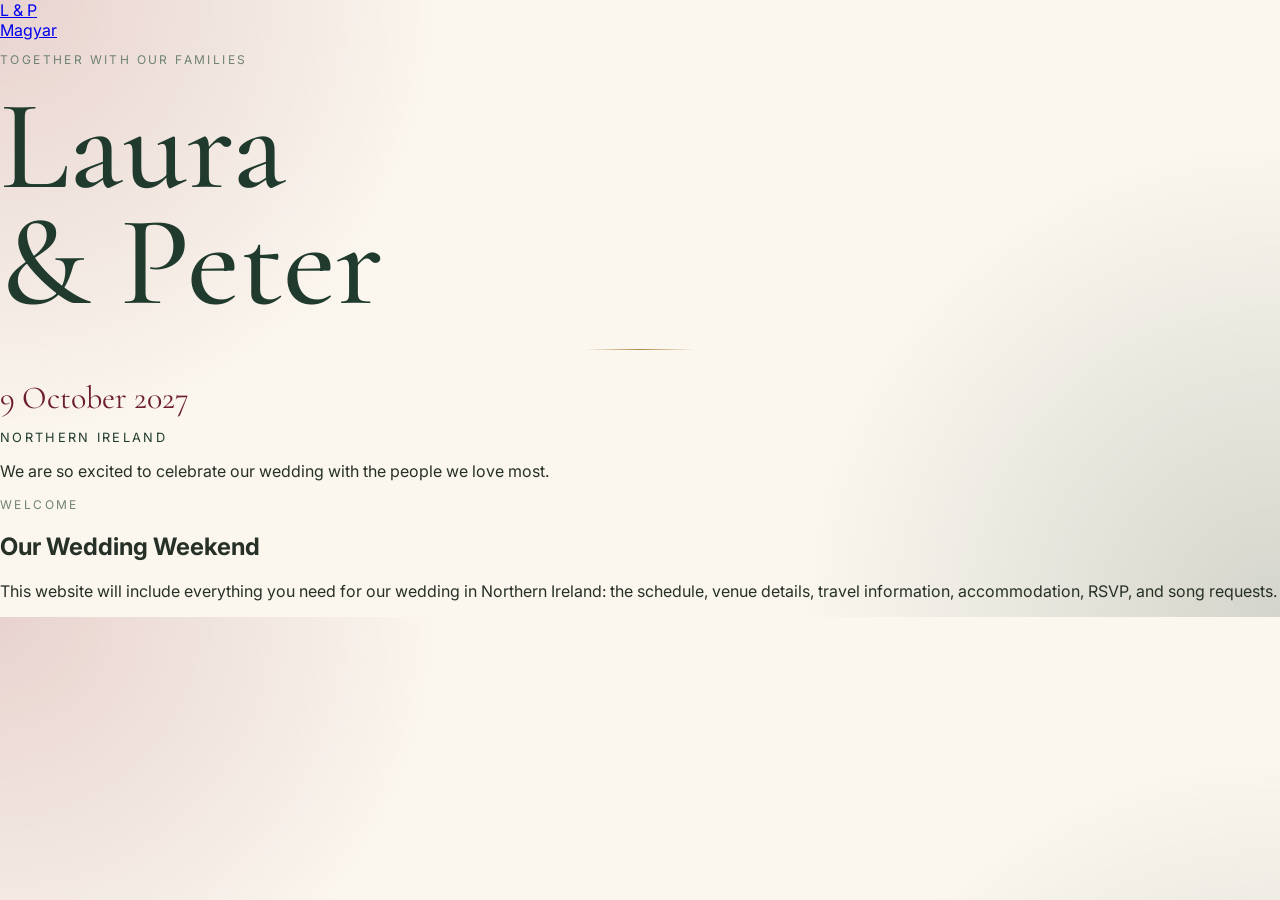
==== en/index.html @ 7a546497 "Create index.html for wedding website This HTML file serves as the main page for Laura and Peter's w" ====
<!DOCTYPE html>
<html lang="en">
<head>
  <meta charset="UTF-8" />
  <meta name="viewport" content="width=device-width, initial-scale=1.0" />
  <title>Laura & Peter | 9 October 2027</title>
  <link rel="stylesheet" href="../css/style.css" />
</head>
<body>
  <header class="site-header">
    <a href="../" class="logo">L & P</a>
    <nav>
      <a href="../hu/">Magyar</a>
    </nav>
  </header>

  <main>
    <section class="hero">
      <p class="eyebrow">Together with our families</p>
      <h1>Laura<br>& Peter</h1>
      <div class="divider"></div>
      <p class="date">9 October 2027</p>
      <p class="location">Northern Ireland</p>
      <p class="hero-text">
        We are so excited to celebrate our wedding with the people we love most.
      </p>
    </section>

    <section class="content-section">
      <p class="eyebrow">Welcome</p>
      <h2>Our Wedding Weekend</h2>
      <p>
        This website will include everything you need for our wedding in Northern Ireland:
        the schedule, venue details, travel information, accommodation, RSVP, and song requests.
      </p>
    </section>
  </main>
</body>
</html>
---- css/style.css ----
@import url('https://fonts.googleapis.com/css2?family=Cormorant+Garamond:wght@400;500;600;700&family=Inter:wght@300;400;500&display=swap');

:root {
  --ivory: #fbf7ef;
  --cream: #f4eadc;
  --deep-green: #203b2d;
  --sage: #8fa58b;
  --eucalyptus: #6f8273;
  --merlot: #6e1f2f;
  --berry: #8f2d3d;
  --brass: #b08a4a;
  --soft-gold: #d3b878;
  --ink: #263027;
}

* {
  box-sizing: border-box;
}

body {
  margin: 0;
  font-family: 'Inter', sans-serif;
  color: var(--ink);
  background:
    radial-gradient(circle at top left, rgba(143, 45, 61, 0.18), transparent 32%),
    radial-gradient(circle at bottom right, rgba(32, 59, 45, 0.18), transparent 34%),
    var(--ivory);
}

.landing {
  min-height: 100vh;
  display: grid;
  place-items: center;
  padding: 2rem;
  position: relative;
  overflow: hidden;
}

.landing::before,
.landing::after {
  content: "";
  position: absolute;
  width: 360px;
  height: 360px;
  border-radius: 50%;
  filter: blur(8px);
  opacity: 0.22;
}

.landing::before {
  background: var(--merlot);
  top: -120px;
  left: -120px;
}

.landing::after {
  background: var(--deep-green);
  bottom: -130px;
  right: -120px;
}

.card {
  width: min(92vw, 720px);
  padding: 4rem 2rem;
  text-align: center;
  background: rgba(251, 247, 239, 0.88);
  border: 1px solid rgba(176, 138, 74, 0.45);
  box-shadow: 0 30px 80px rgba(32, 59, 45, 0.18);
  position: relative;
  z-index: 1;
}

.eyebrow {
  text-transform: uppercase;
  letter-spacing: 0.2em;
  font-size: 0.75rem;
  color: var(--eucalyptus);
}

h1 {
  font-family: 'Cormorant Garamond', serif;
  font-size: clamp(4rem, 12vw, 8rem);
  line-height: 0.9;
  font-weight: 500;
  color: var(--deep-green);
  margin: 1.4rem 0;
}

.divider {
  width: 110px;
  height: 1px;
  margin: 1.8rem auto;
  background: linear-gradient(to right, transparent, var(--brass), transparent);
}

.date {
  font-family: 'Cormorant Garamond', serif;
  font-size: 2rem;
  color: var(--merlot);
  margin: 0.5rem 0;
}

.location {
  text-transform: uppercase;
  letter-spacing: 0.18em;
  font-size: 0.8rem;
  color: var(--deep-green);
}

.intro {
  margin-top: 2.5rem;
  color: var(--eucalyptus);
}

.language-buttons {
  display: flex;
  justify-content: center;
  gap: 1rem;
  margin-top: 1.5rem;
  flex-wrap: wrap;
}

.button {
  text-decoration: none;
  color: var(--ivory);
  background: var(--deep-green);
  padding: 0.9rem 1.8rem;
  border: 1px solid var(--deep-green);
  letter-spacing: 0.08em;
  text-transform: uppercase;
  font-size: 0.8rem;
  transition: all 0.25s ease;
}

.button:hover {
  background: var(--merlot);
  border-color: var(--merlot);
}

@media (max-width: 600px) {
  .card {
    padding: 3rem 1.4rem;
  }

  .language-buttons {
    flex-direction: column;
  }

  .button {
    width: 100%;
  }
}
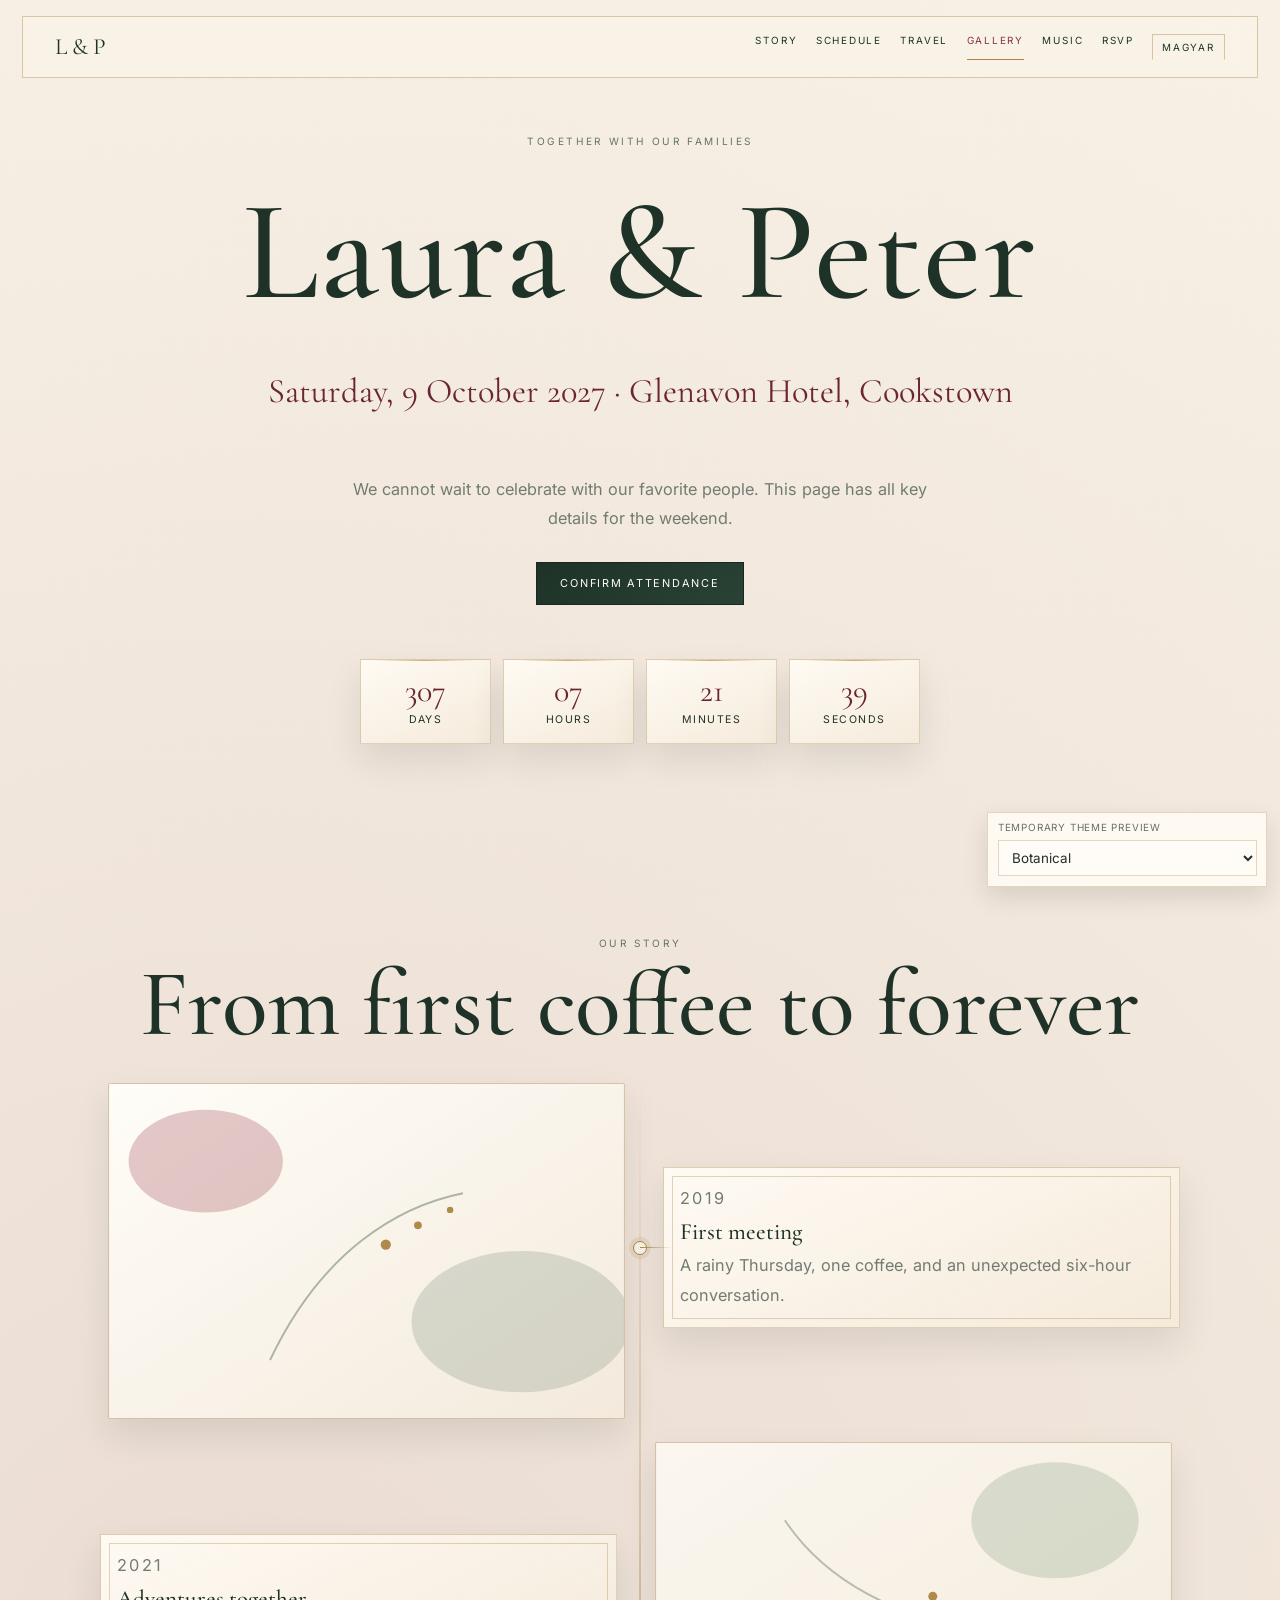
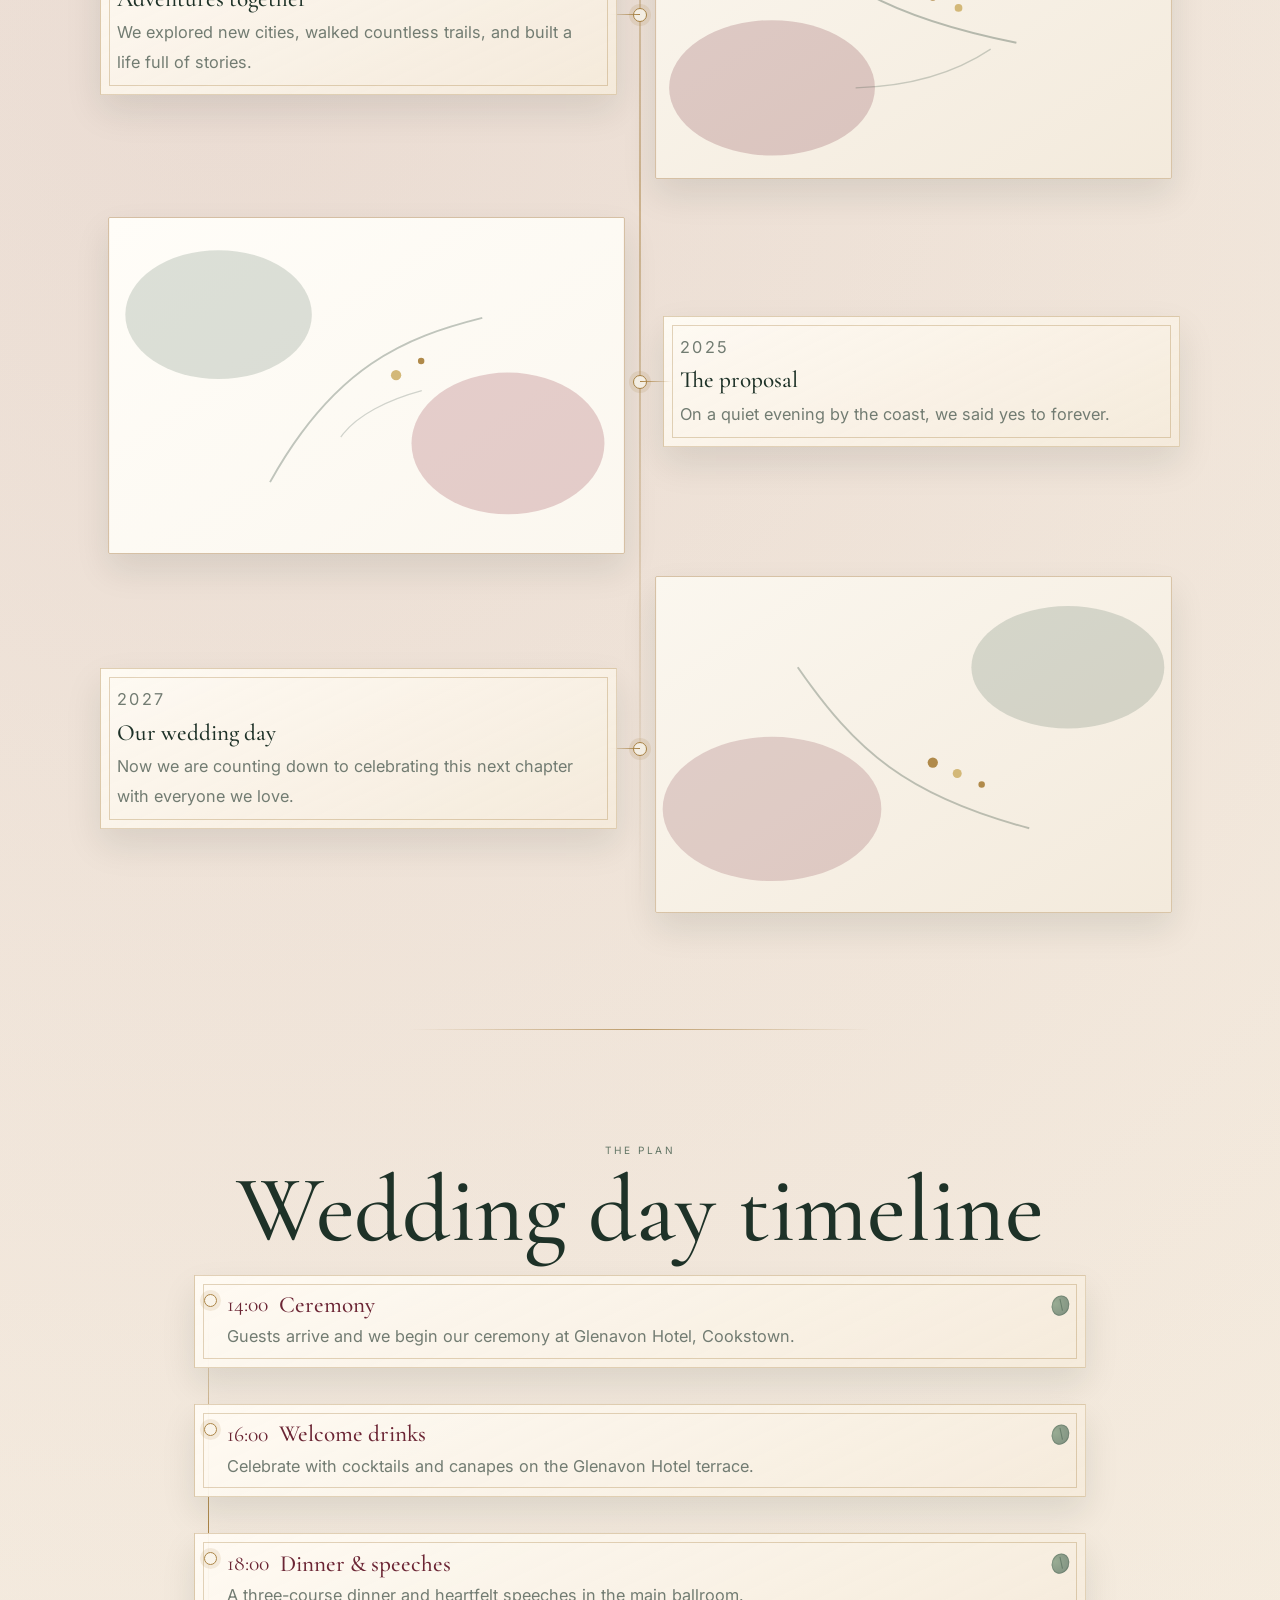
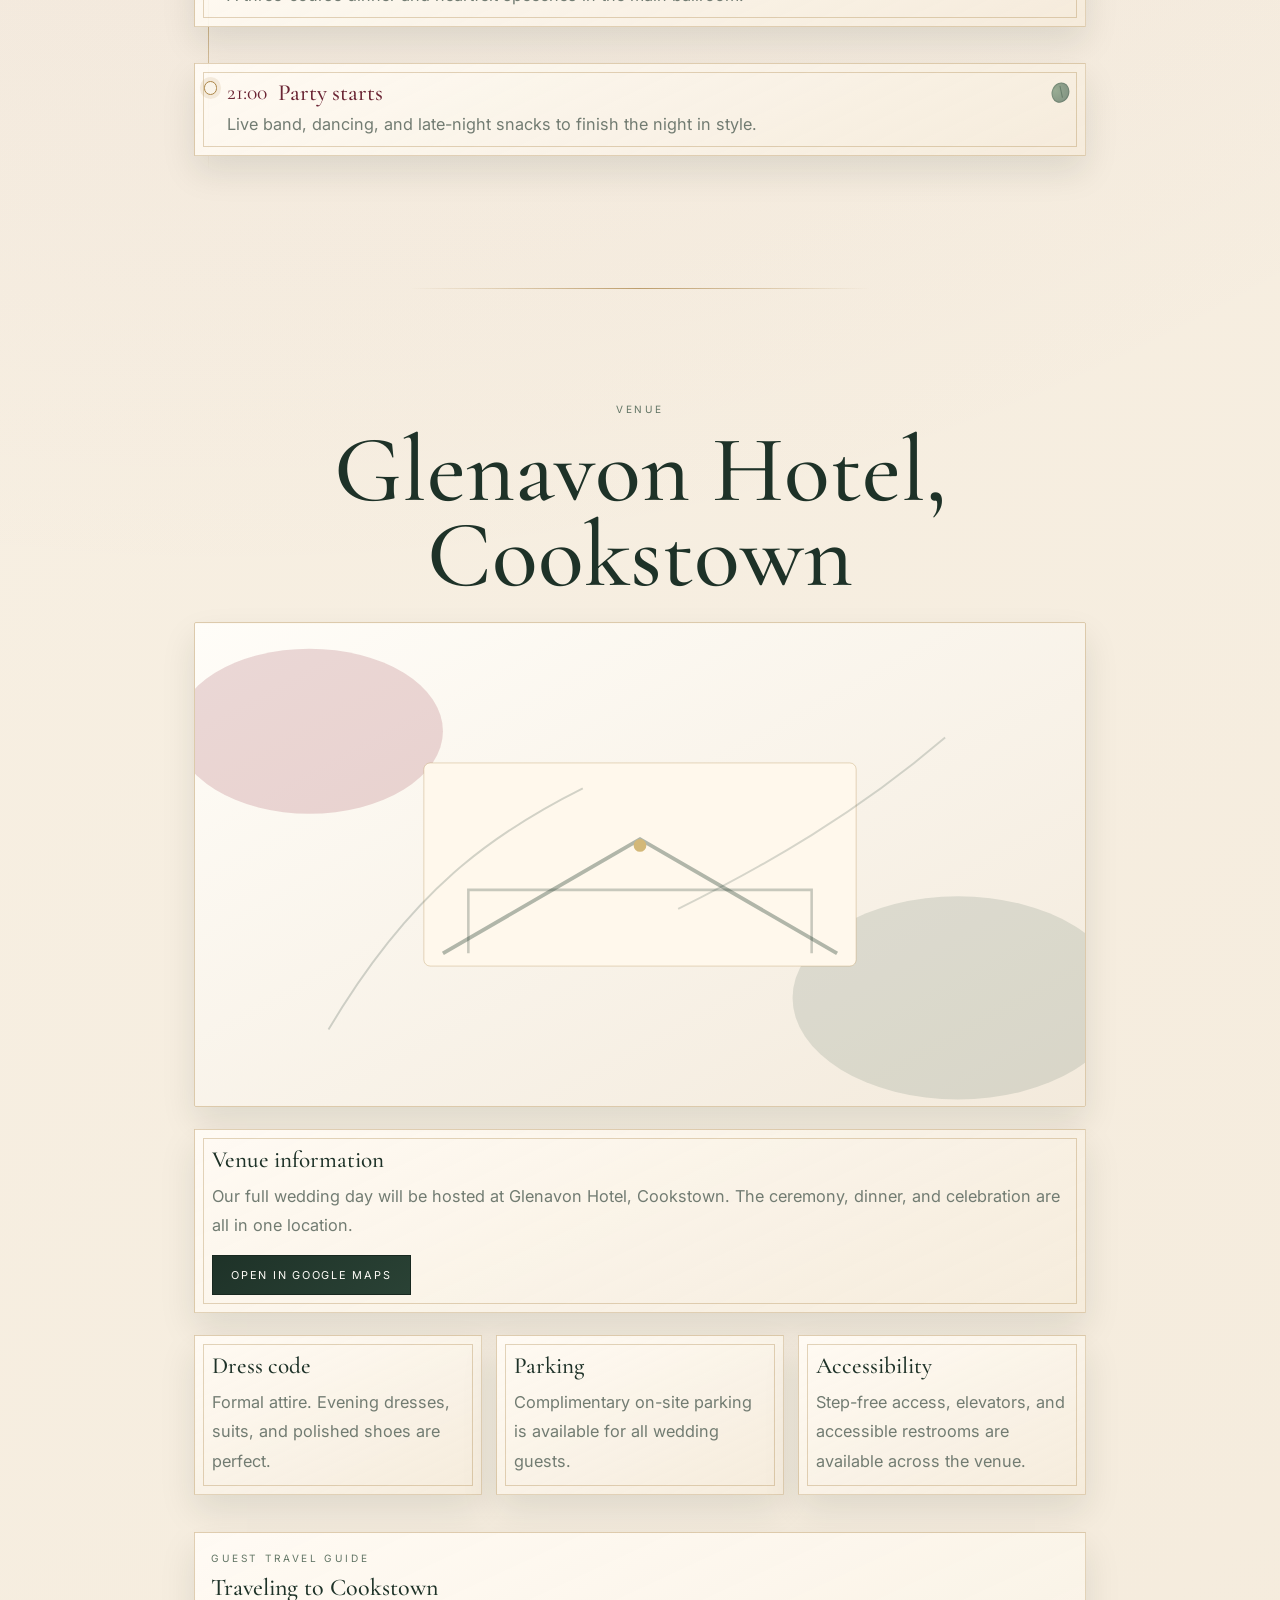
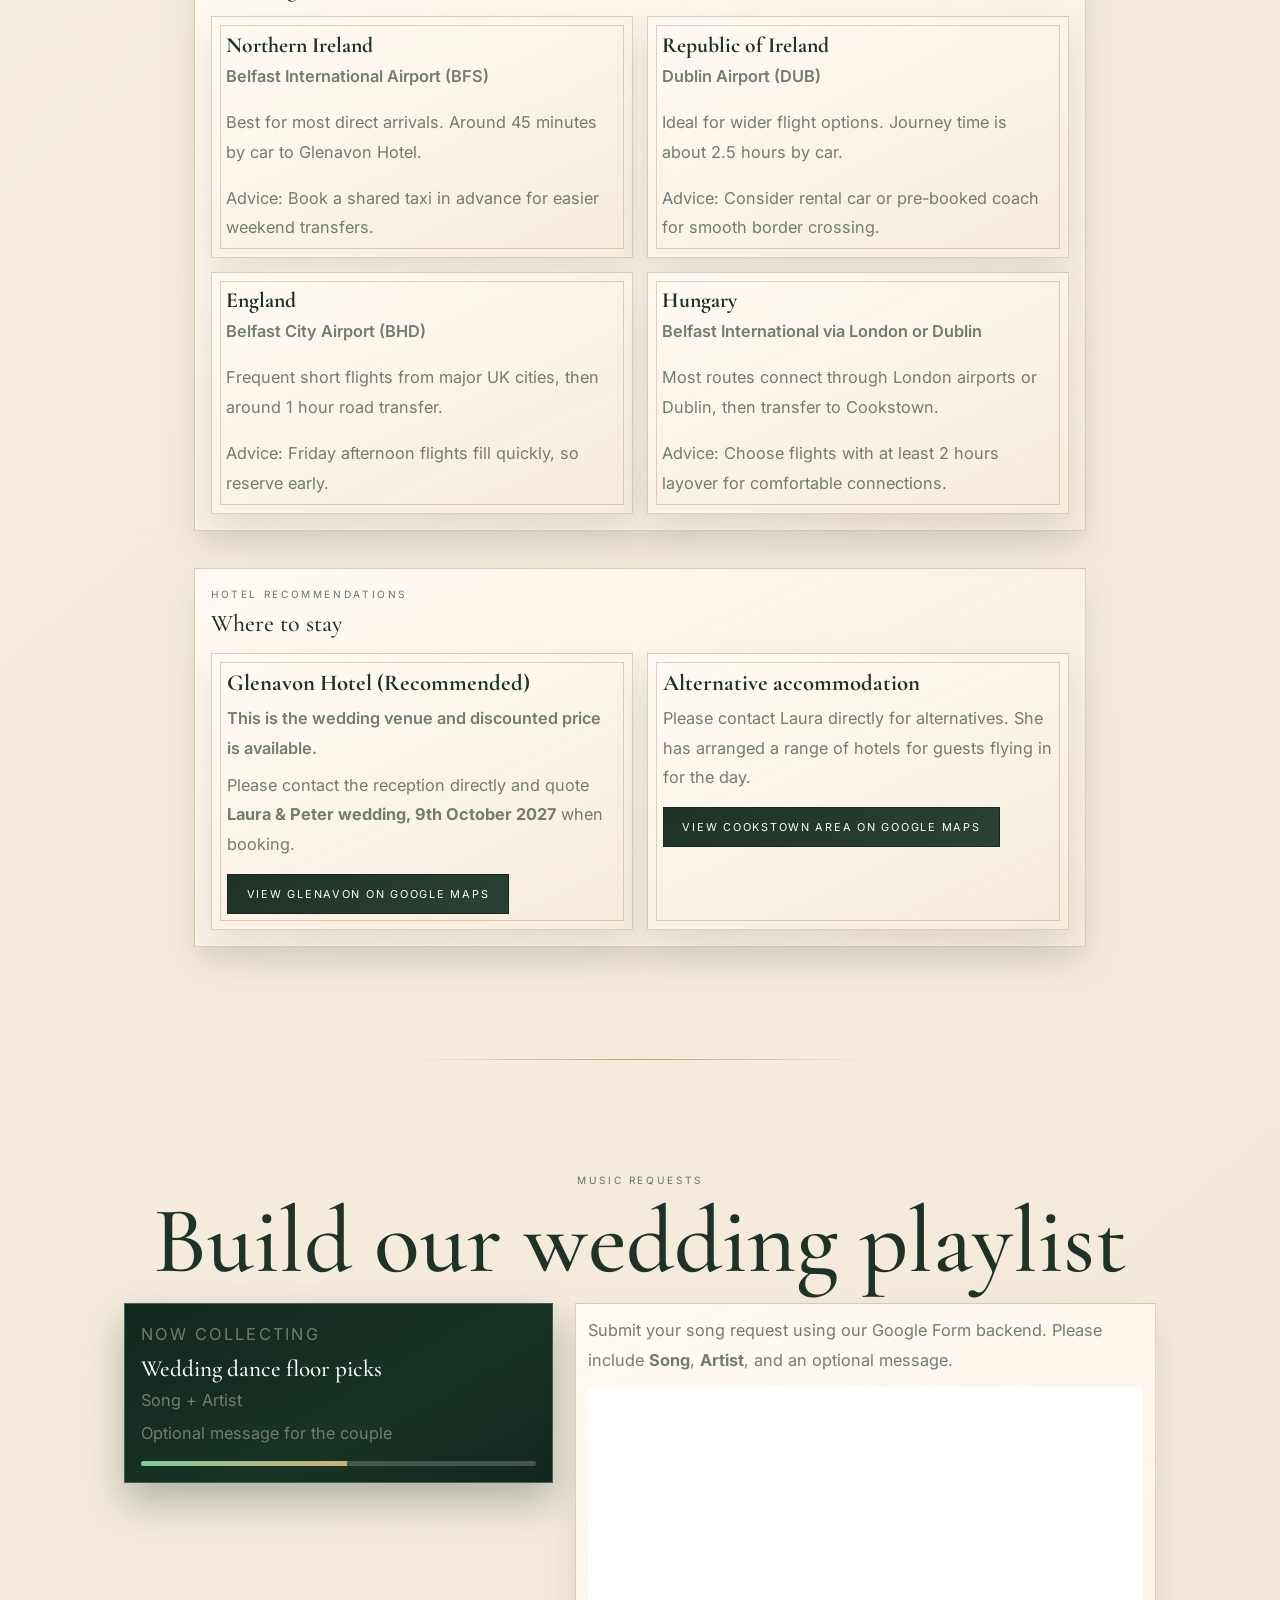
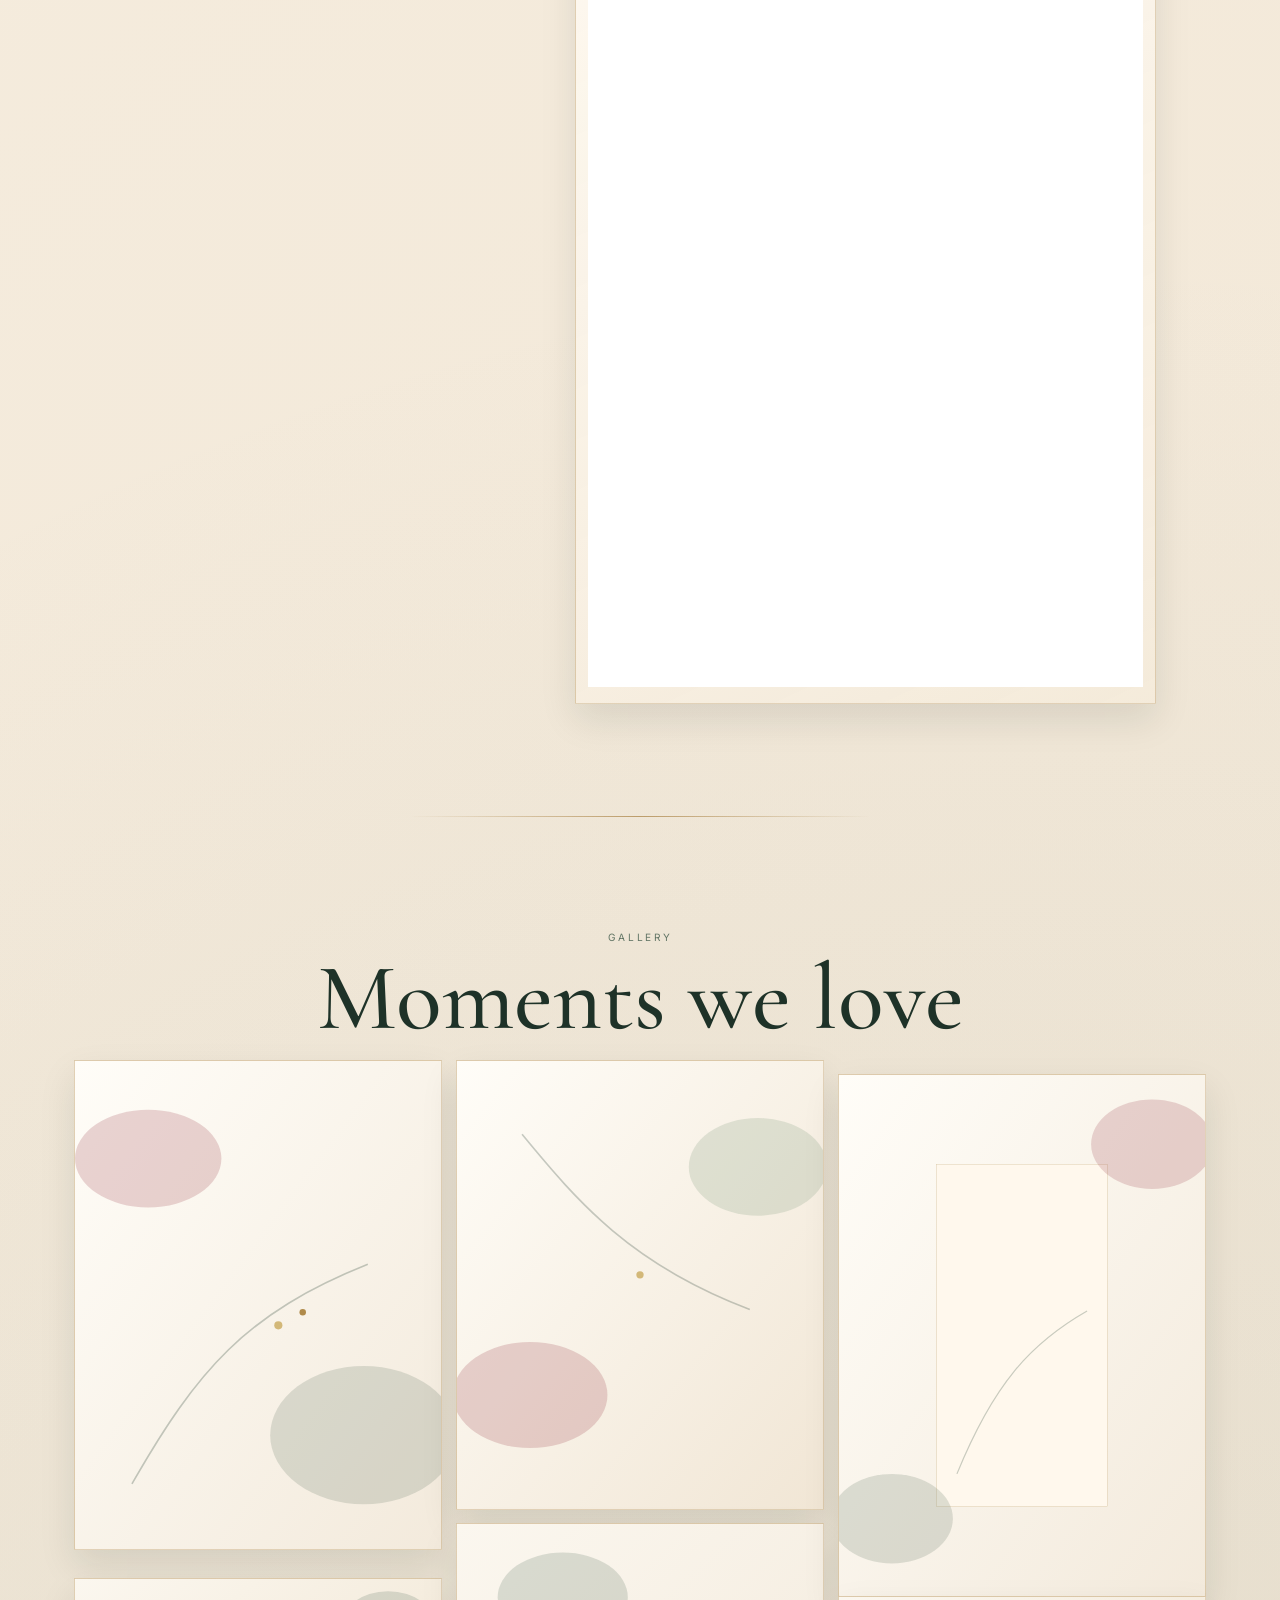
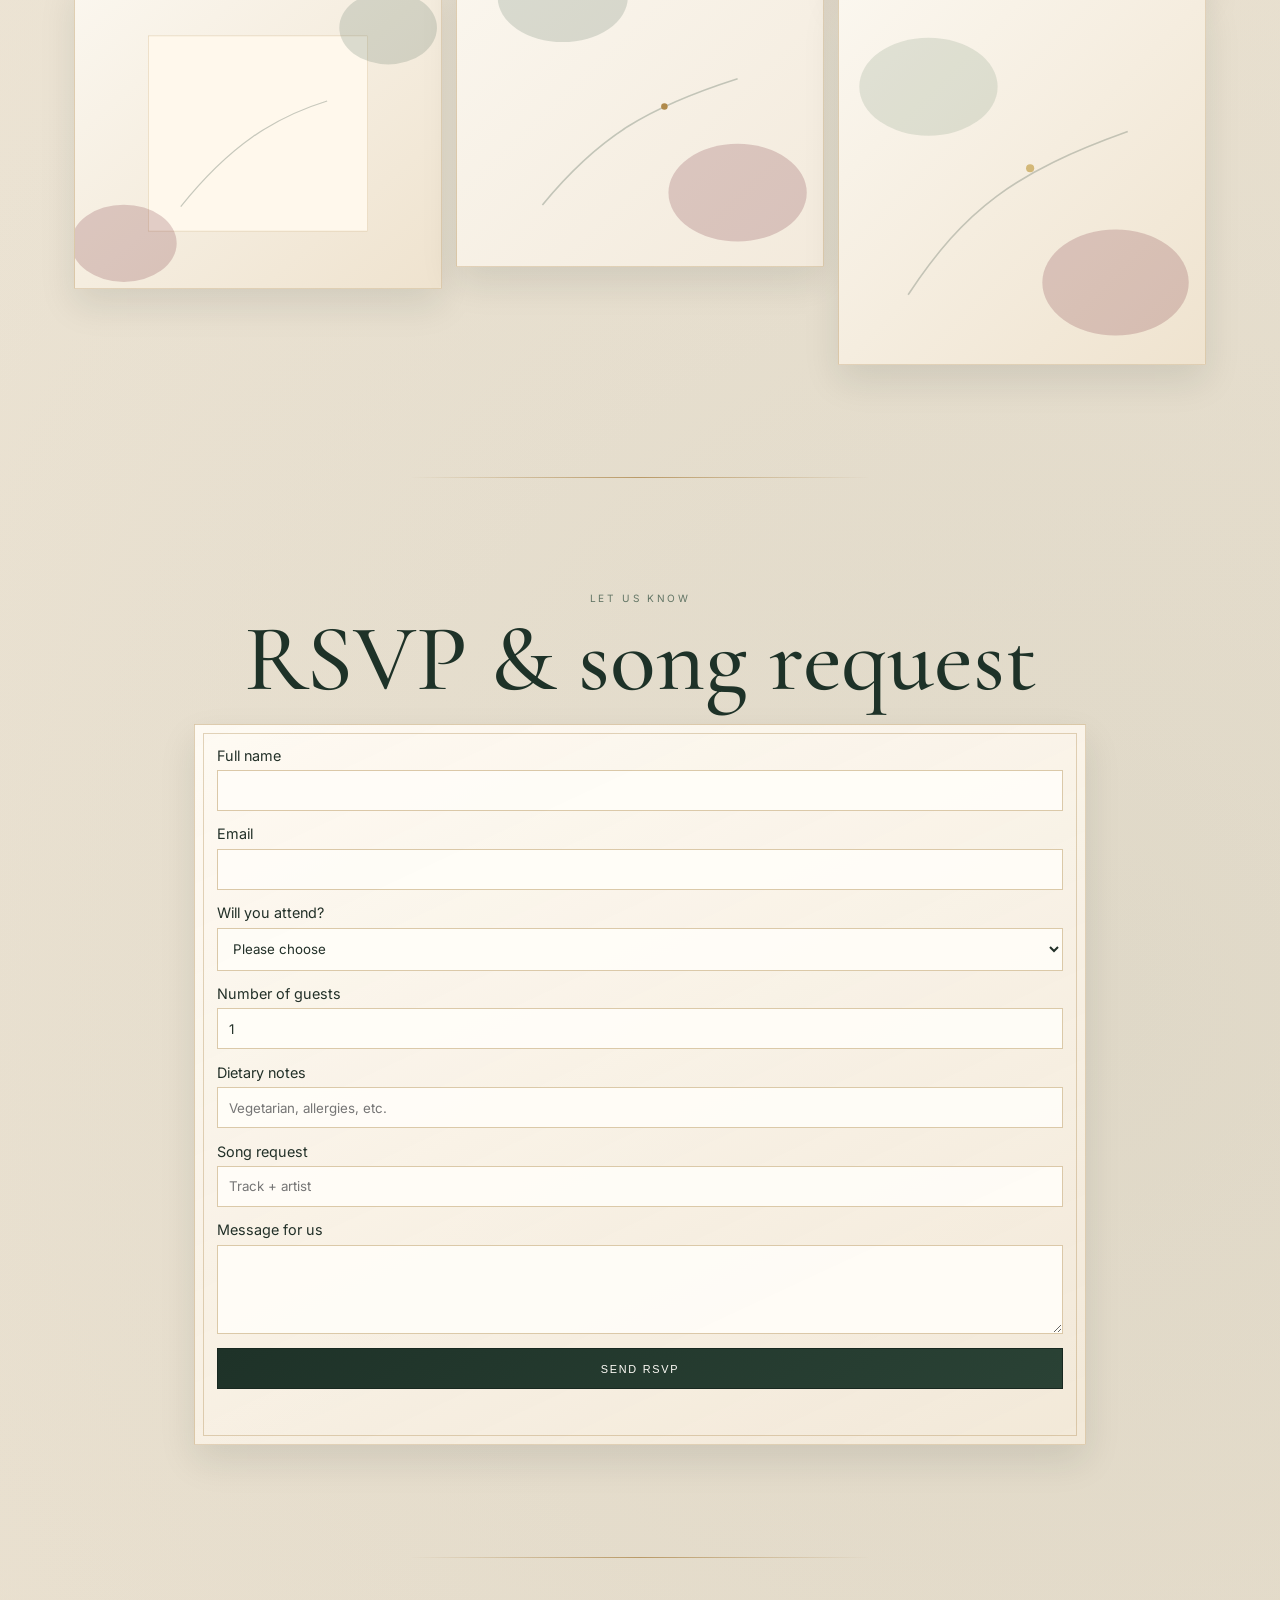
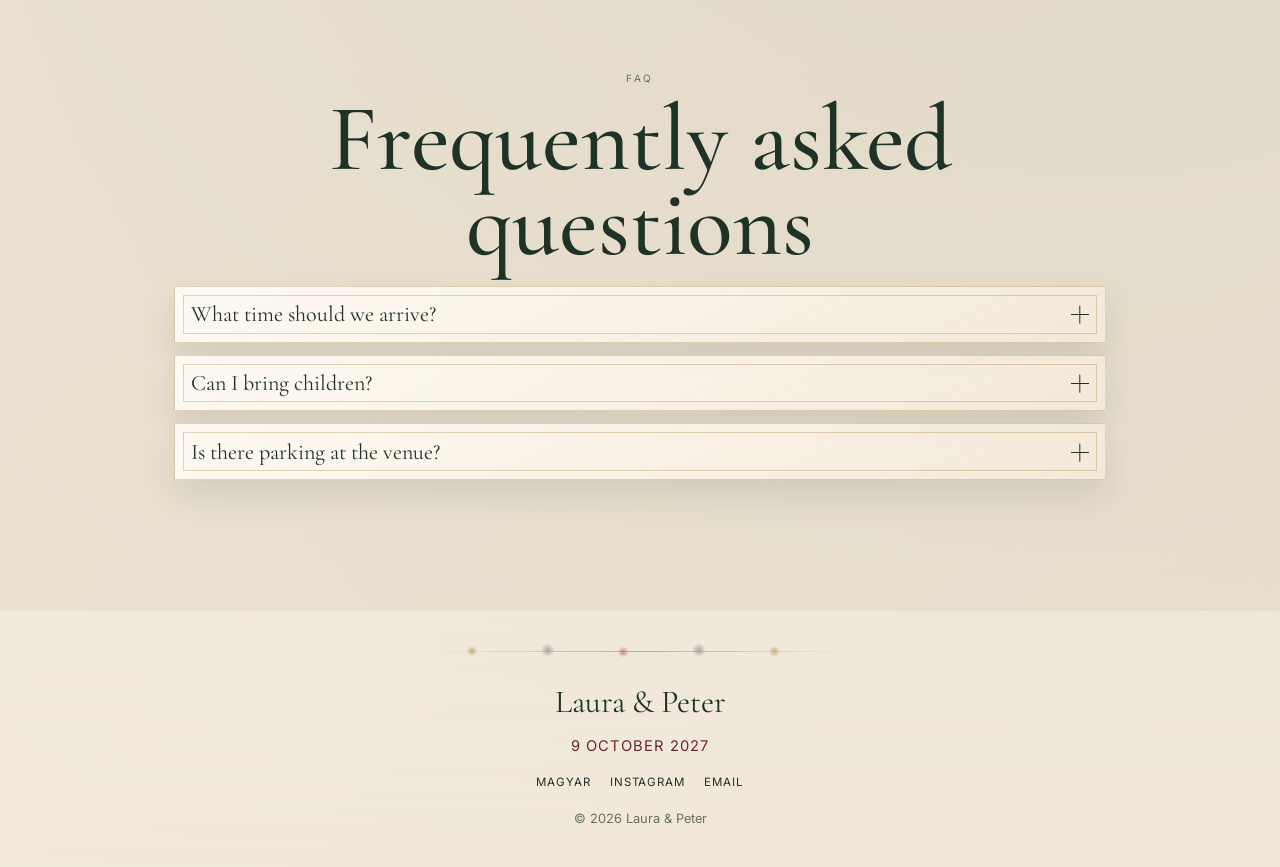
==== commit 1aec7c91: "updates" ====
--- a/en/index.html
+++ b/en/index.html
@@ -4,36 +4,398 @@
   <meta charset="UTF-8" />
   <meta name="viewport" content="width=device-width, initial-scale=1.0" />
   <title>Laura & Peter | 9 October 2027</title>
+  <meta name="description" content="Laura and Peter wedding details, schedule, travel information, and RSVP." />
   <link rel="stylesheet" href="../css/style.css" />
 </head>
 <body>
-  <header class="site-header">
-    <a href="../" class="logo">L & P</a>
-    <nav>
-      <a href="../hu/">Magyar</a>
+  <a href="#main-content" class="skip-link">Skip to content</a>
+  <header class="site-header" data-header>
+    <a href="../" class="logo">L&P</a>
+    <button class="nav-toggle" type="button" aria-expanded="false" aria-controls="primary-nav" aria-label="Toggle menu">
+      <span></span>
+      <span></span>
+      <span></span>
+    </button>
+    <nav id="primary-nav" class="main-nav" aria-label="Primary">
+      <a href="#story">Story</a>
+      <a href="#schedule">Schedule</a>
+      <a href="#travel">Travel</a>
+      <a href="#gallery">Gallery</a>
+      <a href="#music">Music</a>
+      <a href="rsvp/">RSVP</a>
+      <a href="../hu/" class="lang-switch">Magyar</a>
     </nav>
   </header>
 
-  <main>
-    <section class="hero">
+  <main id="main-content">
+    <section class="hero" data-reveal>
       <p class="eyebrow">Together with our families</p>
-      <h1>Laura<br>& Peter</h1>
-      <div class="divider"></div>
-      <p class="date">9 October 2027</p>
-      <p class="location">Northern Ireland</p>
+      <h1>Laura <span>&</span> Peter</h1>
+      <p class="lead">Saturday, 9 October 2027 · Glenavon Hotel, Cookstown</p>
       <p class="hero-text">
-        We are so excited to celebrate our wedding with the people we love most.
+        We cannot wait to celebrate with our favorite people. This page has all key details
+        for the weekend.
       </p>
-    </section>
-
-    <section class="content-section">
-      <p class="eyebrow">Welcome</p>
-      <h2>Our Wedding Weekend</h2>
-      <p>
-        This website will include everything you need for our wedding in Northern Ireland:
-        the schedule, venue details, travel information, accommodation, RSVP, and song requests.
-      </p>
+      <a class="cta-button" href="rsvp/">Confirm attendance</a>
+
+      <div class="countdown-grid" data-countdown="2027-10-09T14:00:00">
+        <article>
+          <p class="count" data-unit="days">0</p>
+          <p class="label">Days</p>
+        </article>
+        <article>
+          <p class="count" data-unit="hours">0</p>
+          <p class="label">Hours</p>
+        </article>
+        <article>
+          <p class="count" data-unit="minutes">0</p>
+          <p class="label">Minutes</p>
+        </article>
+        <article>
+          <p class="count" data-unit="seconds">0</p>
+          <p class="label">Seconds</p>
+        </article>
+      </div>
+    </section>
+
+    <section id="story" class="section story-section">
+      <p class="eyebrow" data-reveal>Our story</p>
+      <h2 data-reveal>From first coffee to forever</h2>
+
+      <div class="story-timeline" aria-label="Our Story timeline">
+        <article class="story-item" data-reveal>
+          <img class="story-media" src="../images/story-1.svg" alt="Coffee date illustration" loading="lazy" />
+          <div class="story-content">
+            <p class="story-year">2019</p>
+            <h3>First meeting</h3>
+            <p>
+              A rainy Thursday, one coffee, and an unexpected six-hour conversation.
+            </p>
+          </div>
+        </article>
+
+        <article class="story-item" data-reveal>
+          <img class="story-media" src="../images/story-2.svg" alt="Travel memories illustration" loading="lazy" />
+          <div class="story-content">
+            <p class="story-year">2021</p>
+            <h3>Adventures together</h3>
+            <p>
+              We explored new cities, walked countless trails, and built a life full of stories.
+            </p>
+          </div>
+        </article>
+
+        <article class="story-item" data-reveal>
+          <img class="story-media" src="../images/story-3.svg" alt="Engagement moment illustration" loading="lazy" />
+          <div class="story-content">
+            <p class="story-year">2025</p>
+            <h3>The proposal</h3>
+            <p>
+              On a quiet evening by the coast, we said yes to forever.
+            </p>
+          </div>
+        </article>
+
+        <article class="story-item" data-reveal>
+          <img class="story-media" src="../images/story-4.svg" alt="Wedding planning illustration" loading="lazy" />
+          <div class="story-content">
+            <p class="story-year">2027</p>
+            <h3>Our wedding day</h3>
+            <p>
+              Now we are counting down to celebrating this next chapter with everyone we love.
+            </p>
+          </div>
+        </article>
+      </div>
+    </section>
+
+    <section id="schedule" class="section" data-reveal>
+      <p class="eyebrow">The plan</p>
+      <h2>Wedding day timeline</h2>
+      <div class="timeline wedding-timeline" aria-label="Wedding day timeline">
+        <article class="wedding-event" data-reveal>
+          <div class="event-head">
+            <span class="event-time">14:00</span>
+            <h3>Ceremony</h3>
+            <span class="event-icon" aria-hidden="true"></span>
+          </div>
+          <p class="event-description">Guests arrive and we begin our ceremony at Glenavon Hotel, Cookstown.</p>
+        </article>
+        <article class="wedding-event" data-reveal>
+          <div class="event-head">
+            <span class="event-time">16:00</span>
+            <h3>Welcome drinks</h3>
+            <span class="event-icon" aria-hidden="true"></span>
+          </div>
+          <p class="event-description">Celebrate with cocktails and canapes on the Glenavon Hotel terrace.</p>
+        </article>
+        <article class="wedding-event" data-reveal>
+          <div class="event-head">
+            <span class="event-time">18:00</span>
+            <h3>Dinner & speeches</h3>
+            <span class="event-icon" aria-hidden="true"></span>
+          </div>
+          <p class="event-description">A three-course dinner and heartfelt speeches in the main ballroom.</p>
+        </article>
+        <article class="wedding-event" data-reveal>
+          <div class="event-head">
+            <span class="event-time">21:00</span>
+            <h3>Party starts</h3>
+            <span class="event-icon" aria-hidden="true"></span>
+          </div>
+          <p class="event-description">Live band, dancing, and late-night snacks to finish the night in style.</p>
+        </article>
+      </div>
+    </section>
+
+    <section id="travel" class="section" data-reveal>
+      <p class="eyebrow">Venue</p>
+      <h2>Glenavon Hotel, Cookstown</h2>
+
+      <div class="venue-section" data-reveal>
+        <img class="venue-image" src="../images/venue-hero.svg" alt="Glenavon Hotel editorial illustration" loading="lazy" />
+
+        <div class="venue-overview-card">
+          <h3>Venue information</h3>
+          <p>
+            Our full wedding day will be hosted at Glenavon Hotel, Cookstown. The ceremony,
+            dinner, and celebration are all in one location.
+          </p>
+          <a class="map-button" href="https://maps.google.com/?q=Glenavon%20Hotel%20Cookstown" target="_blank" rel="noopener noreferrer">Open in Google Maps</a>
+        </div>
+
+        <div class="venue-cards">
+          <article>
+            <h3>Dress code</h3>
+            <p>Formal attire. Evening dresses, suits, and polished shoes are perfect.</p>
+          </article>
+          <article>
+            <h3>Parking</h3>
+            <p>Complimentary on-site parking is available for all wedding guests.</p>
+          </article>
+          <article>
+            <h3>Accessibility</h3>
+            <p>Step-free access, elevators, and accessible restrooms are available across the venue.</p>
+          </article>
+        </div>
+
+        <div class="travel-guide" data-reveal>
+          <p class="eyebrow">Guest travel guide</p>
+          <h3>Traveling to Cookstown</h3>
+          <div class="airport-grid">
+            <article class="airport-card">
+              <h4>Northern Ireland</h4>
+              <p class="airport-name">Belfast International Airport (BFS)</p>
+              <p>Best for most direct arrivals. Around 45 minutes by car to Glenavon Hotel.</p>
+              <p class="travel-tip">Advice: Book a shared taxi in advance for easier weekend transfers.</p>
+            </article>
+
+            <article class="airport-card">
+              <h4>Republic of Ireland</h4>
+              <p class="airport-name">Dublin Airport (DUB)</p>
+              <p>Ideal for wider flight options. Journey time is about 2.5 hours by car.</p>
+              <p class="travel-tip">Advice: Consider rental car or pre-booked coach for smooth border crossing.</p>
+            </article>
+
+            <article class="airport-card">
+              <h4>England</h4>
+              <p class="airport-name">Belfast City Airport (BHD)</p>
+              <p>Frequent short flights from major UK cities, then around 1 hour road transfer.</p>
+              <p class="travel-tip">Advice: Friday afternoon flights fill quickly, so reserve early.</p>
+            </article>
+
+            <article class="airport-card">
+              <h4>Hungary</h4>
+              <p class="airport-name">Belfast International via London or Dublin</p>
+              <p>Most routes connect through London airports or Dublin, then transfer to Cookstown.</p>
+              <p class="travel-tip">Advice: Choose flights with at least 2 hours layover for comfortable connections.</p>
+            </article>
+          </div>
+        </div>
+
+        <div class="hotel-guide" data-reveal>
+          <p class="eyebrow">Hotel recommendations</p>
+          <h3>Where to stay</h3>
+          <div class="hotel-grid">
+            <article class="hotel-card" data-reveal>
+              <h4>Glenavon Hotel (Recommended)</h4>
+              <p class="hotel-note">This is the wedding venue and discounted price is available.</p>
+              <p>
+                Please contact the reception directly and quote
+                <strong>Laura & Peter wedding, 9th October 2027</strong> when booking.
+              </p>
+              <a class="map-button" href="https://maps.google.com/?q=Glenavon%20Hotel%20Cookstown" target="_blank" rel="noopener noreferrer">View Glenavon on Google Maps</a>
+            </article>
+
+            <article class="hotel-card" data-reveal>
+              <h4>Alternative accommodation</h4>
+              <p>
+                Please contact Laura directly for alternatives. She has arranged a range of hotels
+                for guests flying in for the day.
+              </p>
+              <a class="map-button" href="https://maps.google.com/?q=Cookstown" target="_blank" rel="noopener noreferrer">View Cookstown area on Google Maps</a>
+            </article>
+          </div>
+        </div>
+      </div>
+    </section>
+    <section id="music" class="section music-section" data-reveal>
+      <p class="eyebrow">Music requests</p>
+      <h2>Build our wedding playlist</h2>
+
+      <div class="music-layout" data-reveal>
+        <article class="spotify-card" aria-label="Spotify inspired music request card">
+          <p class="spotify-label">Now collecting</p>
+          <h3>Wedding dance floor picks</h3>
+          <p class="spotify-track">Song + Artist</p>
+          <p class="spotify-meta">Optional message for the couple</p>
+          <div class="spotify-progress" aria-hidden="true">
+            <span></span>
+          </div>
+        </article>
+
+        <div class="music-form-wrap">
+          <p class="music-form-intro">
+            Submit your song request using our Google Form backend. Please include
+            <strong>Song</strong>, <strong>Artist</strong>, and an optional message.
+          </p>
+          <iframe
+            title="Wedding music request Google Form"
+            src="https://docs.google.com/forms/d/e/1FAIpQLSfMUSICFORMPLACEHOLDER/viewform?embedded=true"
+            loading="lazy">
+          </iframe>
+        </div>
+      </div>
+    </section>
+
+    <section id="gallery" class="section gallery-section" data-reveal>
+      <p class="eyebrow">Gallery</p>
+      <h2>Moments we love</h2>
+      <div class="masonry-grid" data-reveal>
+        <a class="masonry-item" href="../images/gallery-1.svg" data-lightbox="gallery" data-caption="Garden lights">
+          <img src="../images/gallery-1.svg" alt="Garden lights editorial frame" loading="lazy" />
+        </a>
+        <a class="masonry-item" href="../images/gallery-2.svg" data-lightbox="gallery" data-caption="Floral stationery">
+          <img src="../images/gallery-2.svg" alt="Floral stationery frame" loading="lazy" />
+        </a>
+        <a class="masonry-item" href="../images/gallery-3.svg" data-lightbox="gallery" data-caption="Champagne toast">
+          <img src="../images/gallery-3.svg" alt="Champagne toast frame" loading="lazy" />
+        </a>
+        <a class="masonry-item" href="../images/gallery-4.svg" data-lightbox="gallery" data-caption="Evening dance">
+          <img src="../images/gallery-4.svg" alt="Evening dance frame" loading="lazy" />
+        </a>
+        <a class="masonry-item" href="../images/gallery-5.svg" data-lightbox="gallery" data-caption="Ceremony aisle">
+          <img src="../images/gallery-5.svg" alt="Ceremony aisle frame" loading="lazy" />
+        </a>
+        <a class="masonry-item" href="../images/gallery-6.svg" data-lightbox="gallery" data-caption="Reception details">
+          <img src="../images/gallery-6.svg" alt="Reception detail frame" loading="lazy" />
+        </a>
+      </div>
+    </section>
+
+    <section id="rsvp" class="section" data-reveal>
+      <p class="eyebrow">Let us know</p>
+      <h2>RSVP & song request</h2>
+      <form class="rsvp-form" data-rsvp-form>
+        <label>
+          Full name
+          <input type="text" name="name" required />
+        </label>
+        <label>
+          Email
+          <input type="email" name="email" required />
+        </label>
+        <label>
+          Will you attend?
+          <select name="attending" required>
+            <option value="">Please choose</option>
+            <option>Yes, with joy</option>
+            <option>Sadly no</option>
+          </select>
+        </label>
+        <label>
+          Number of guests
+          <input type="number" name="guests" min="1" max="4" value="1" />
+        </label>
+        <label>
+          Dietary notes
+          <input type="text" name="diet" placeholder="Vegetarian, allergies, etc." />
+        </label>
+        <label>
+          Song request
+          <input type="text" name="song" placeholder="Track + artist" />
+        </label>
+        <label>
+          Message for us
+          <textarea name="message" rows="4"></textarea>
+        </label>
+        <button type="submit" class="cta-button">Send RSVP</button>
+        <p class="form-feedback" data-form-feedback aria-live="polite"></p>
+      </form>
+    </section>
+
+    <section id="faq" class="section faq-section" data-reveal>
+      <p class="eyebrow">FAQ</p>
+      <h2>Frequently asked questions</h2>
+
+      <div class="faq-accordion" data-accordion>
+        <article class="faq-item">
+          <h3>
+            <button class="faq-trigger" type="button" aria-expanded="false" aria-controls="faq-en-1" id="faq-en-trigger-1">
+              What time should we arrive?
+              <span class="faq-icon" aria-hidden="true"></span>
+            </button>
+          </h3>
+          <section class="faq-panel" id="faq-en-1" aria-labelledby="faq-en-trigger-1">
+            <div class="faq-content">
+              <p>Please arrive by 13:30 so everyone is seated before the 14:00 ceremony.</p>
+            </div>
+          </section>
+        </article>
+
+        <article class="faq-item">
+          <h3>
+            <button class="faq-trigger" type="button" aria-expanded="false" aria-controls="faq-en-2" id="faq-en-trigger-2">
+              Can I bring children?
+              <span class="faq-icon" aria-hidden="true"></span>
+            </button>
+          </h3>
+          <section class="faq-panel" id="faq-en-2" aria-labelledby="faq-en-trigger-2">
+            <div class="faq-content">
+              <p>Yes, children are welcome. Please include them in your RSVP guest count.</p>
+            </div>
+          </section>
+        </article>
+
+        <article class="faq-item">
+          <h3>
+            <button class="faq-trigger" type="button" aria-expanded="false" aria-controls="faq-en-3" id="faq-en-trigger-3">
+              Is there parking at the venue?
+              <span class="faq-icon" aria-hidden="true"></span>
+            </button>
+          </h3>
+          <section class="faq-panel" id="faq-en-3" aria-labelledby="faq-en-trigger-3">
+            <div class="faq-content">
+              <p>Yes. Glenavon Hotel offers complimentary on-site parking for wedding guests.</p>
+            </div>
+          </section>
+        </article>
+      </div>
     </section>
   </main>
+
+  <footer class="site-footer lux-footer">
+    <div class="botanical-divider" aria-hidden="true"></div>
+    <p class="footer-couple">Laura & Peter</p>
+    <p class="footer-date">9 October 2027</p>
+    <p class="footer-links">
+      <a href="../hu/">Magyar</a>
+      <a href="https://instagram.com/lauraandpeterwedding" target="_blank" rel="noopener noreferrer">Instagram</a>
+      <a href="mailto:hello@laura-peter.wedding">Email</a>
+    </p>
+    <p class="footer-copy">&copy; <span data-year></span> Laura & Peter</p>
+  </footer>
+
+  <script src="../js/main.js"></script>
 </body>
 </html>
--- a/css/style.css
+++ b/css/style.css
@@ -1,152 +1,2 @@
-@import url('https://fonts.googleapis.com/css2?family=Cormorant+Garamond:wght@400;500;600;700&family=Inter:wght@300;400;500&display=swap');
-
-:root {
-  --ivory: #fbf7ef;
-  --cream: #f4eadc;
-  --deep-green: #203b2d;
-  --sage: #8fa58b;
-  --eucalyptus: #6f8273;
-  --merlot: #6e1f2f;
-  --berry: #8f2d3d;
-  --brass: #b08a4a;
-  --soft-gold: #d3b878;
-  --ink: #263027;
-}
-
-* {
-  box-sizing: border-box;
-}
-
-body {
-  margin: 0;
-  font-family: 'Inter', sans-serif;
-  color: var(--ink);
-  background:
-    radial-gradient(circle at top left, rgba(143, 45, 61, 0.18), transparent 32%),
-    radial-gradient(circle at bottom right, rgba(32, 59, 45, 0.18), transparent 34%),
-    var(--ivory);
-}
-
-.landing {
-  min-height: 100vh;
-  display: grid;
-  place-items: center;
-  padding: 2rem;
-  position: relative;
-  overflow: hidden;
-}
-
-.landing::before,
-.landing::after {
-  content: "";
-  position: absolute;
-  width: 360px;
-  height: 360px;
-  border-radius: 50%;
-  filter: blur(8px);
-  opacity: 0.22;
-}
-
-.landing::before {
-  background: var(--merlot);
-  top: -120px;
-  left: -120px;
-}
-
-.landing::after {
-  background: var(--deep-green);
-  bottom: -130px;
-  right: -120px;
-}
-
-.card {
-  width: min(92vw, 720px);
-  padding: 4rem 2rem;
-  text-align: center;
-  background: rgba(251, 247, 239, 0.88);
-  border: 1px solid rgba(176, 138, 74, 0.45);
-  box-shadow: 0 30px 80px rgba(32, 59, 45, 0.18);
-  position: relative;
-  z-index: 1;
-}
-
-.eyebrow {
-  text-transform: uppercase;
-  letter-spacing: 0.2em;
-  font-size: 0.75rem;
-  color: var(--eucalyptus);
-}
-
-h1 {
-  font-family: 'Cormorant Garamond', serif;
-  font-size: clamp(4rem, 12vw, 8rem);
-  line-height: 0.9;
-  font-weight: 500;
-  color: var(--deep-green);
-  margin: 1.4rem 0;
-}
-
-.divider {
-  width: 110px;
-  height: 1px;
-  margin: 1.8rem auto;
-  background: linear-gradient(to right, transparent, var(--brass), transparent);
-}
-
-.date {
-  font-family: 'Cormorant Garamond', serif;
-  font-size: 2rem;
-  color: var(--merlot);
-  margin: 0.5rem 0;
-}
-
-.location {
-  text-transform: uppercase;
-  letter-spacing: 0.18em;
-  font-size: 0.8rem;
-  color: var(--deep-green);
-}
-
-.intro {
-  margin-top: 2.5rem;
-  color: var(--eucalyptus);
-}
-
-.language-buttons {
-  display: flex;
-  justify-content: center;
-  gap: 1rem;
-  margin-top: 1.5rem;
-  flex-wrap: wrap;
-}
-
-.button {
-  text-decoration: none;
-  color: var(--ivory);
-  background: var(--deep-green);
-  padding: 0.9rem 1.8rem;
-  border: 1px solid var(--deep-green);
-  letter-spacing: 0.08em;
-  text-transform: uppercase;
-  font-size: 0.8rem;
-  transition: all 0.25s ease;
-}
-
-.button:hover {
-  background: var(--merlot);
-  border-color: var(--merlot);
-}
-
-@media (max-width: 600px) {
-  .card {
-    padding: 3rem 1.4rem;
-  }
-
-  .language-buttons {
-    flex-direction: column;
-  }
-
-  .button {
-    width: 100%;
-  }
-}
+@import url('./base.css');
+@import url('./themes/botanical.css');
